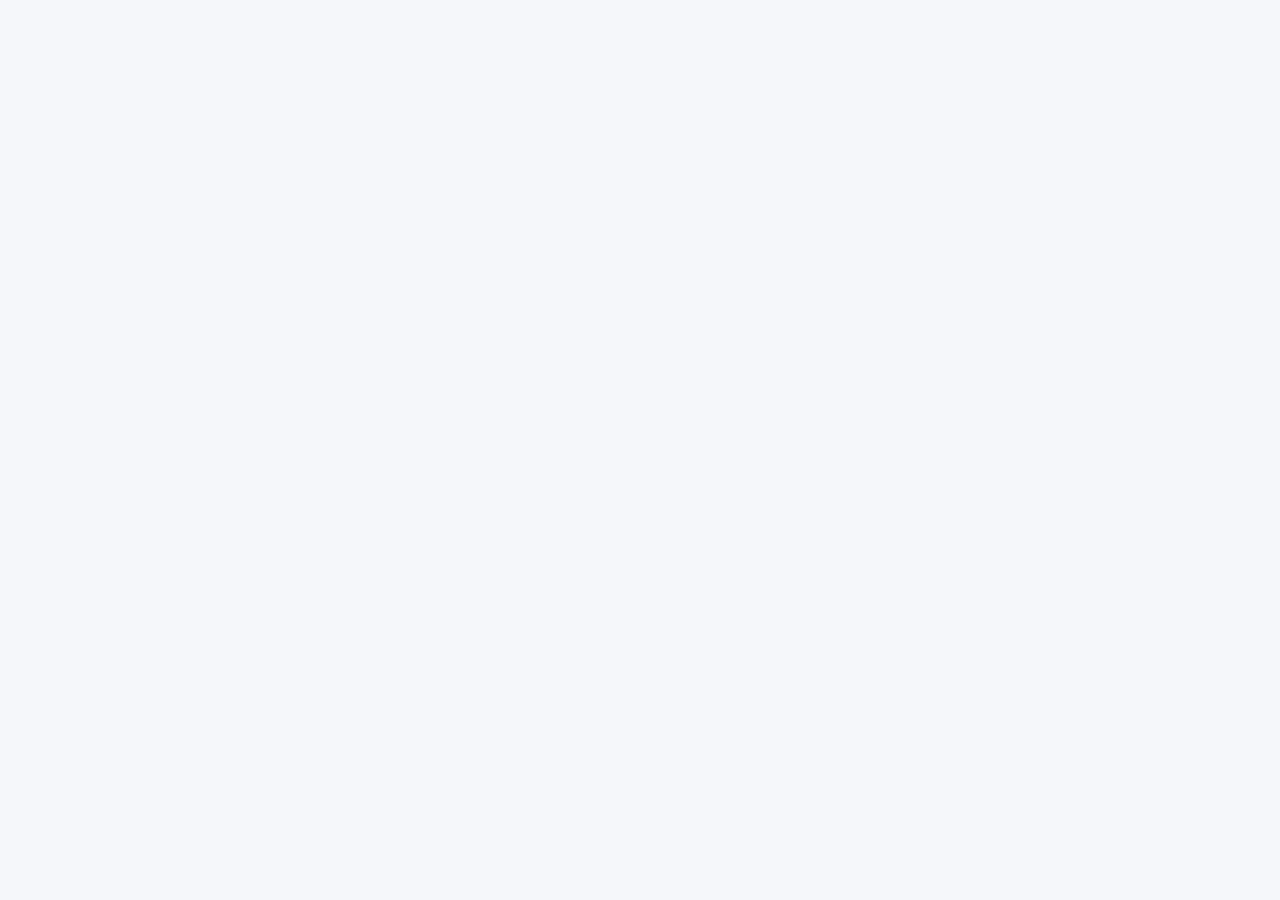
==== index.html @ bbdc0143 "Add files via upload" ====
<!doctype html>
<html lang="en">
  <head>
    <meta charset="UTF-8" />
    <link rel="icon" type="image/x-icon" href="/favicon.ico" />
    
      <title>CD2 Solutions | Cloud, Web, DevOps & Digital Solutions</title>
      <meta name="description" content="CD2 Solutions delivers cloud, web, and digital solutions including AWS & Azure consulting, DevOps automation, and scalable web development for modern businesses." />
      <meta name="viewport" content="width=device-width, initial-scale=1.0">
      <meta name="description" content="CD2 Solutions provides expert cloud consulting, IT infrastructure support, and digital transformation services to help businesses scale efficiently.">
      <meta name="keywords" content="Cloud Consulting, IT Services, CD2 Solutions, Digital Transformation, Cloud Strategy, AWS, Azure, Google Cloud">
      <meta name="author" content="CD2 Solutions">
      <link rel="canonical" href="https://cd2solutions.github.io/" />

      <meta property="og:title" content="CD2 Solutions | Cloud Consulting & Digital Transformation" />
      <meta property="og:type" content="website" />
      <meta property="og:url" content="https://cd2solutions.github.io/" />
      <meta property="og:description" content="Expert cloud consulting and digital solutions to accelerate your business growth." />
      <meta property="og:image" content="https://cd2solutions.github.io/images/sos_logo.png" />

      <meta name="twitter:card" content="summary_large_image" />
      <meta name="twitter:title" content="CD2 Solutions | Cloud Consulting & Digital Transformation" />
      <meta name="twitter:description" content="Expert cloud consulting and digital solutions to accelerate your business growth." />
      <meta name="twitter:image" content="https://cd2solutions.github.io/images/sos_logo.png" />

      <!-- Primary SEO Meta Tags -->
<title>SocialOps Studio | YouTube Automation & Multi-Channel Upload Suite</title>
<meta name="description" content="SocialOps Studio is a professional desktop automation suite for YouTube creators and agencies. Streamline bulk uploads, manage multi-channel metadata, and optimize workflows via the official YouTube API." />
<meta name="viewport" content="width=device-width, initial-scale=1.0">
<meta name="keywords" content="YouTube automation, bulk video uploader, multi-channel YouTube manager, SocialOps Studio, CD2 Solutions, YouTube API upload, creator tools, video metadata management">
<meta name="author" content="CD2 Solutions">
<link rel="canonical" href="https://cd2solutions.github.io/socialops-studio" /> <!-- Update with your actual subpage path -->

<!-- Open Graph / Facebook -->
<meta property="og:type" content="website" />
<meta property="og:url" content="https://cd2solutions.github.io/socialops-studio" /> <!-- Update with your actual subpage path -->
<meta property="og:title" content="SocialOps Studio | YouTube Automation & Bulk Upload Suite" />
<meta property="og:description" content="Eliminate repetitive YouTube publishing workflows. Bulk upload, manage multi-channel metadata, and sync tags securely from a local desktop environment." />
<meta property="og:image" content="https://cd2solutions.github.io/images/sos_logo.png" /> <!-- Replace with a dedicated product image preview -->

<!-- Twitter -->
<meta name="twitter:card" content="summary_large_image" />
<meta name="twitter:title" content="SocialOps Studio | YouTube Automation & Bulk Upload Suite" />
<meta name="twitter:description" content="Eliminate repetitive YouTube publishing workflows. Bulk upload, manage multi-channel metadata, and sync tags securely from a local desktop environment." />
<meta name="twitter:image" content="https://cd2solutions.github.io/images/sos_logo.png" /> <!-- Replace with a dedicated product image preview -->
    <!-- 
    <link rel="icon" type="image/svg+xml" href="/vite.svg" /> 
    <title>cd2solutions</title>     
    <meta name="viewport" content="width=device-width, initial-scale=1.0" />
    -->
    <script async src="https://www.googletagmanager.com/gtag/js?id=G-EPBE7JSE40"></script>
  <script>
  window.dataLayer = window.dataLayer || [];
  function gtag(){dataLayer.push(arguments);}
  gtag('js', new Date());

  gtag('config', 'G-EPBE7JSE40');
</script>


    <script type="module" crossorigin src="/assets/index-DbAABrCB.js"></script>
    <link rel="stylesheet" crossorigin href="/assets/index-CLrhFG9s.css">
  </head>
  <body>
    <div id="root"></div>
  </body>
</html>
---- assets/index-CLrhFG9s.css ----
:root{--bg: #f5f7fa;--card: #ffffff;--text: #1a1a1a;--muted: #555555;--accent: #4cc9f0}*{margin:0;padding:0;box-sizing:border-box}html{scroll-behavior:smooth;scroll-padding-top:100px}body{font-family:Inter,system-ui,sans-serif;background:var(--bg);color:var(--text);line-height:1.6;overflow-x:hidden}section{padding:80px 5%}img{max-width:100%;height:auto}@media(max-width:768px){section{padding:50px 20px}}h1{font-size:clamp(1.8rem,5vw,3rem);color:var(--accent)}h2{font-size:clamp(1.4rem,4vw,2rem);margin-bottom:20px}p{color:var(--text);line-height:1.7;margin-bottom:1rem}@keyframes spin3D{0%{transform:rotateY(0)}to{transform:rotateY(360deg)}}@keyframes slideDown{0%{opacity:0;transform:translateY(-10px)}to{opacity:1;transform:translateY(0)}}.spin-continuous{animation:spin3D 4s linear infinite;transform-style:preserve-3d;backface-visibility:hidden}.spin-hover:hover{animation:spin3D 1s ease-in-out;cursor:pointer}.spin-on-scroll{animation:spin3D 1s linear}.logo img{transition:transform .3s ease,filter .3s ease;cursor:pointer}.logo img:hover{transform:scale(1.1);filter:drop-shadow(0 0 8px #4cc9f0)}.navbar{position:fixed;top:0;width:100%;padding:20px 5%;display:flex;justify-content:space-between;align-items:center;background:transparent;transition:all .3s ease;z-index:1000;perspective:1000px}.nav-links{display:flex;align-items:center;gap:30px}.dropdown-item{position:relative;display:inline-block}.dropdown-title{cursor:pointer}.submenu{display:none;position:absolute;top:100%;left:0;background-color:#444;list-style:none;padding:.5rem 0;min-width:180px;box-shadow:0 8px 16px #0003;z-index:10}.submenu li{width:100%;padding:.5rem 1rem}.dropdown-item:hover .submenu{display:block}.logo img{width:100px;height:auto;display:block}.nav-links .nav-item,.nav-links button.nav-item,.nav-links a{background:transparent!important;border:none!important;outline:none!important;box-shadow:none!important;font:inherit!important;cursor:pointer!important;padding:0!important;margin:0!important;text-decoration:none!important;display:inline-flex!important;align-items:center!important;transition:all .25s ease-in-out!important;font-weight:500!important;border-bottom:2px solid transparent!important}.nav-links .nav-item,.nav-links button.nav-item,.nav-links a{color:#e0e6ed!important}.nav-links .nav-item:hover,.nav-links button.nav-item:hover,.nav-links a:hover{color:#0fc!important;background:transparent!important;border-bottom:2px solid #00ffcc!important}.nav-links a.active,.nav-links .active-page,.nav-links [aria-current=page]{font-weight:500!important;color:#0fc!important}.navbar.scrolled{background-color:#0b3d91!important;backdrop-filter:blur(12px)!important;-webkit-backdrop-filter:blur(12px)!important;border-bottom:1px solid rgba(26,79,156,.8)!important;box-shadow:0 10px 30px #0000004d!important;padding:12px 5%!important}.navbar.scrolled .nav-item,.navbar.scrolled button.nav-item,.navbar.scrolled .nav-links a,.navbar.scrolled .nav-links button{color:#fff!important;background:transparent!important}.navbar.scrolled .nav-item:hover,.navbar.scrolled button.nav-item:hover,.navbar.scrolled .nav-links a:hover,.navbar.scrolled .nav-links button:hover{color:#0fc!important;background:transparent!important}.hamburger{display:none;flex-direction:column;cursor:pointer;gap:5px}.hamburger span{width:25px;height:3px;background:#fff;transition:.3s}.navbar.scrolled .hamburger span{background:#fff}@media(max-width:768px){.hamburger{display:flex}.hero-title{font-size:1rem}.hero-text h1{font-size:clamp(1.8rem,6vw,2.2rem);line-height:1.3;margin-bottom:12px}.nav-links{position:absolute;top:70px;right:20px;width:220px;backdrop-filter:blur(30px);-webkit-backdrop-filter:blur(30px);background:#0b3d91f2;box-shadow:0 8px 25px #4cc9f033;flex-direction:column;align-items:flex-start;gap:18px;padding:20px;border-radius:16px;display:none;animation:slideDown .25s ease}.nav-links.open{display:flex}.nav-item{width:100%;color:#fff!important}}.page-wrapper{display:block!important;width:100%;box-sizing:border-box!important;background:linear-gradient(135deg,#0b3d91,#051937)!important;color:#fff!important;padding-top:100px!important;padding-bottom:4rem!important;min-height:100vh!important}.page-wrapper h1,.page-wrapper h2,.page-wrapper h3{color:#fff!important}.page-wrapper p{color:#fffc!important}.page-wrapper section{background:transparent!important;box-shadow:none!important;border:none!important;padding:4rem 5%!important}.page-wrapper .container{max-width:1200px;margin:0 auto;width:100%}.page-wrapper .section-header{margin-bottom:3rem;max-width:800px}.page-wrapper .section-tag{color:#4cc9f0;text-transform:uppercase;font-size:.8rem;font-weight:600;letter-spacing:1.5px;display:block;margin-bottom:.5rem}.card{background:var(--card);padding:24px;border-radius:12px;transition:.3s ease;box-shadow:0 2px 8px #0000001a}.cards-container{display:grid;grid-template-columns:repeat(auto-fit,minmax(250px,1fr));gap:20px}.card:hover{box-shadow:0 8px 20px #4cc9f04d;transform:translateY(-4px)}.feature-grid,.why-grid{display:grid!important;grid-template-columns:repeat(auto-fit,minmax(280px,1fr))!important;gap:1.5rem;width:100%}.modern-theme-card{background:#ffffff0d!important;backdrop-filter:blur(12px)!important;-webkit-backdrop-filter:blur(12px)!important;border:1px solid rgba(255,255,255,.08)!important;border-radius:12px!important;padding:2rem!important;box-sizing:border-box;transition:all .25s cubic-bezier(.4,0,.2,1)!important;box-shadow:0 10px 30px #0003!important}.modern-theme-card h3{font-size:1.25rem;margin-bottom:.75rem}.modern-theme-card:hover{transform:translateY(-5px)!important;border-color:#4cc9f066!important;box-shadow:0 15px 35px #4cc9f026!important}.hero-buttons-container{display:flex;align-items:flex-start;gap:1.5rem;margin-top:2rem;flex-wrap:wrap}.modern-download-wrapper{display:flex;flex-direction:column;gap:.5rem}.modern-primary-btn{display:inline-flex;align-items:center;background:linear-gradient(135deg,#00bcd4,#007c91)!important;color:#fff!important;text-decoration:none!important;padding:.85rem 1.75rem!important;border-radius:8px!important;font-weight:600!important;box-shadow:0 4px 15px #00bcd44d!important;transition:all .25s cubic-bezier(.4,0,.2,1)!important;border:1px solid rgba(255,255,255,.1)!important}.modern-primary-btn:hover{transform:translateY(-2px)!important;box-shadow:0 6px 20px #00bcd480!important;filter:brightness(1.1)}.modern-primary-btn .btn-icon{width:24px;height:24px;margin-right:.85rem;flex-shrink:0}.btn-text-layout{display:flex;flex-direction:column;text-align:left}.btn-title{font-size:1.05rem!important;line-height:1.2!important}.btn-subtitle{font-size:.75rem!important;opacity:.85!important;font-weight:400!important;margin-top:.15rem}.compatibility-tag{font-size:.75rem!important;color:#ffffff80!important;font-weight:400;padding-left:.25rem}.secondary-btn-modern{display:inline-flex;align-items:center;justify-content:center;background:#ffffff08!important;border:1px solid rgba(255,255,255,.1)!important;color:#fff!important;text-decoration:none!important;padding:1rem 1.75rem!important;border-radius:8px!important;font-weight:500!important;height:52px;box-sizing:border-box;transition:all .2s ease-in-out!important}.secondary-btn-modern:hover{background:#ffffff14!important;border-color:#ffffff40!important}.security-card-override ul{padding-left:1.25rem;margin:0}.security-card-override li{margin-bottom:.75rem;color:#ffffffd9!important;line-height:1.6}.contact-wrapper{display:flex;justify-content:center;align-items:center;padding:100px 20px 200px;background:linear-gradient(135deg,#0b3d91,#051937);min-height:60vh}.contact-card{width:100%;max-width:650px;padding:40px;border-radius:18px;background:#ffffff14;backdrop-filter:blur(12px);-webkit-backdrop-filter:blur(12px);border:1px solid rgba(255,255,255,.15);box-shadow:0 10px 40px #0000004d;color:#fff}.contact-title{font-size:2rem;margin-bottom:10px}.contact-subtitle{font-size:1rem;color:#ffffffbf;margin-bottom:30px;line-height:1.5}.contact-row{display:flex;align-items:center;gap:10px;padding:12px 0;transition:.3s ease;flex-wrap:wrap}.contact-row:hover{transform:translate(6px)}.contact-icon{font-size:18px;color:#4cc9f0;flex-shrink:0}.contact-label{font-weight:600;color:#fff}.contact-value{color:#fffc}#Contact{scroll-margin-top:100px;scroll-margin-bottom:200px}
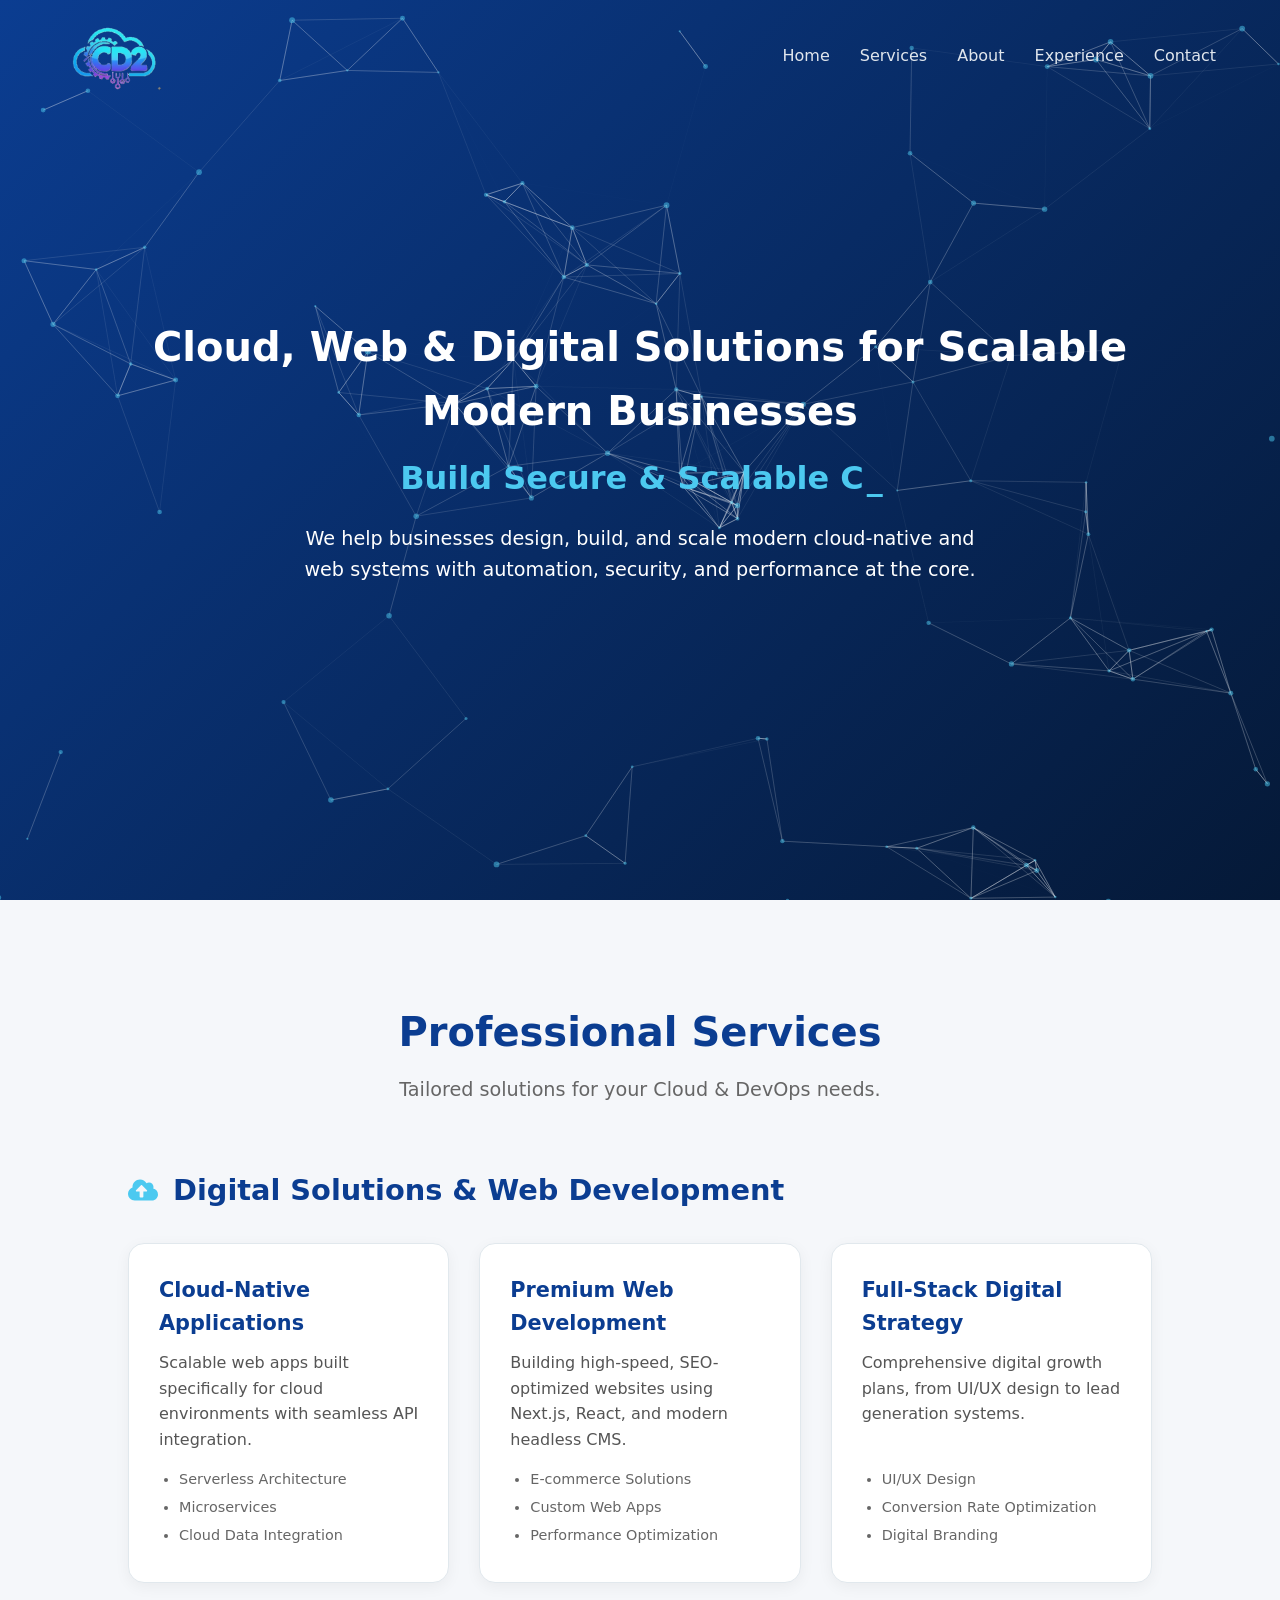
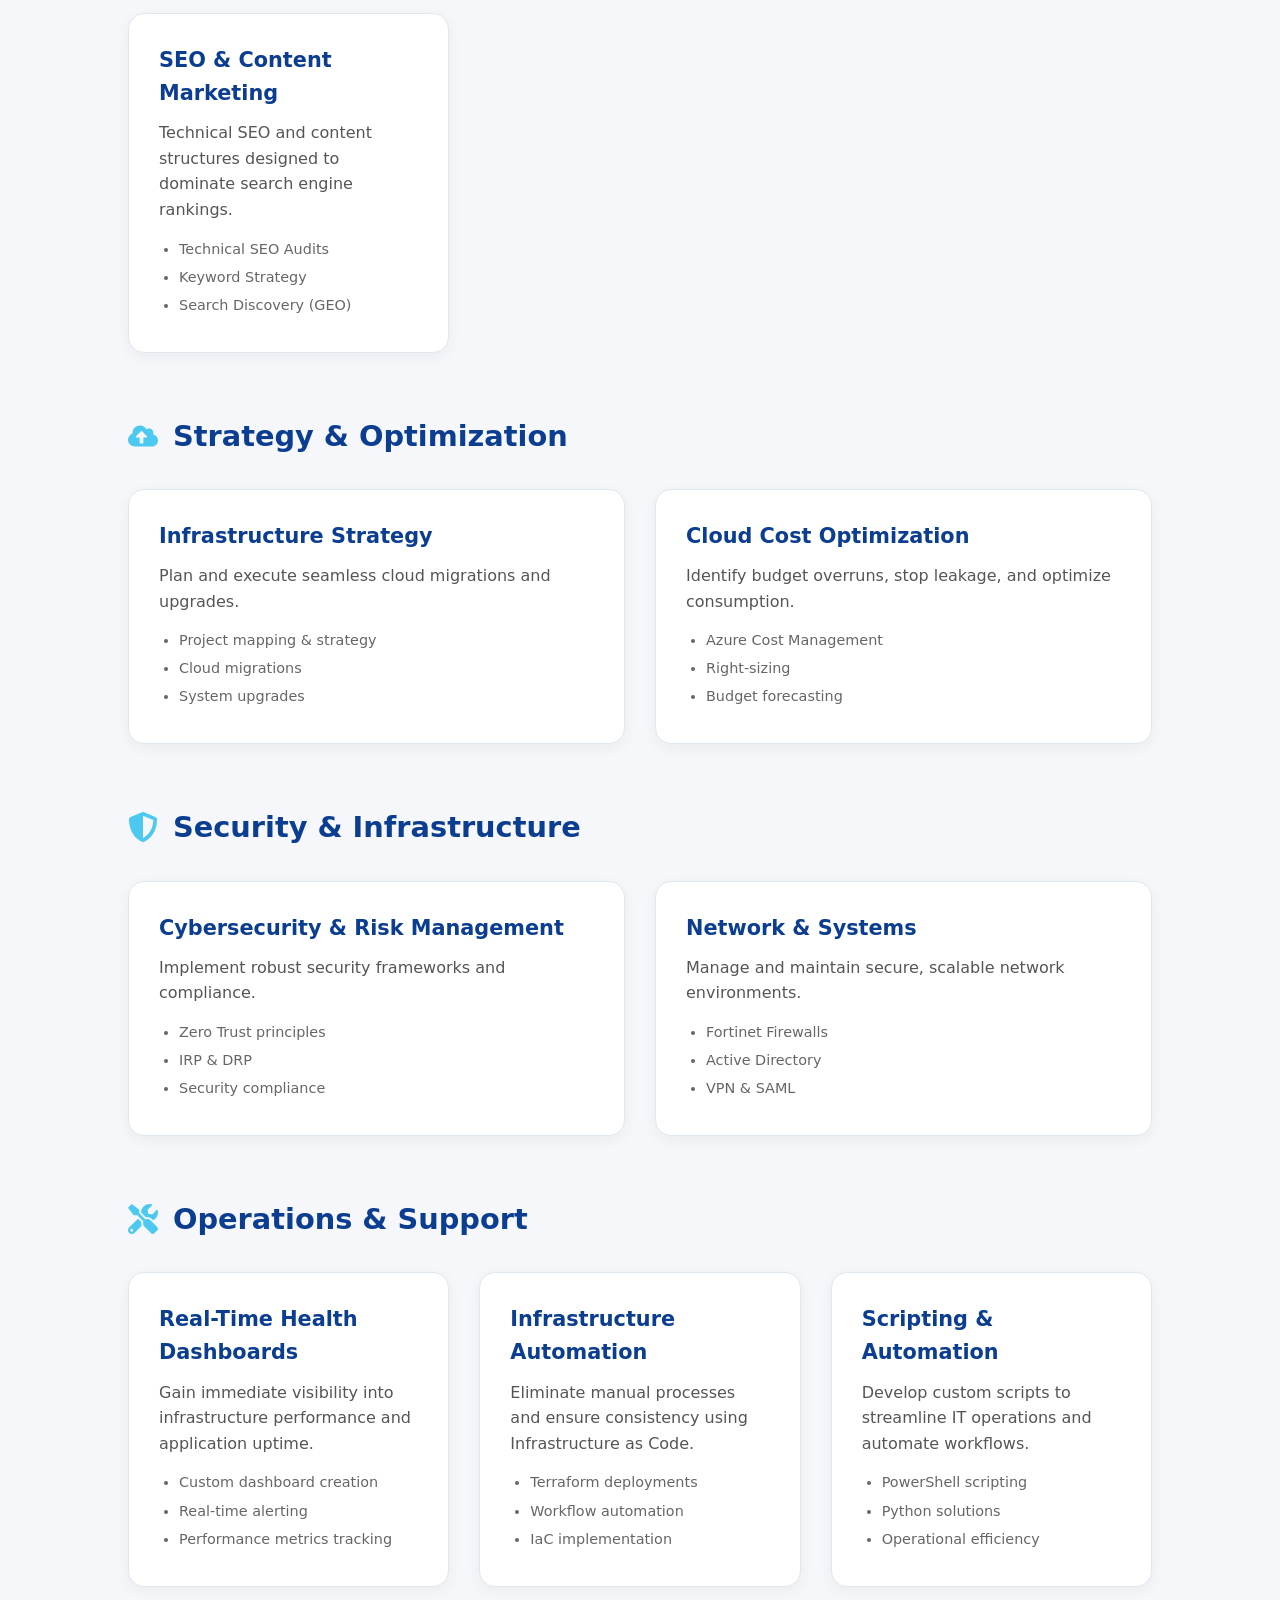
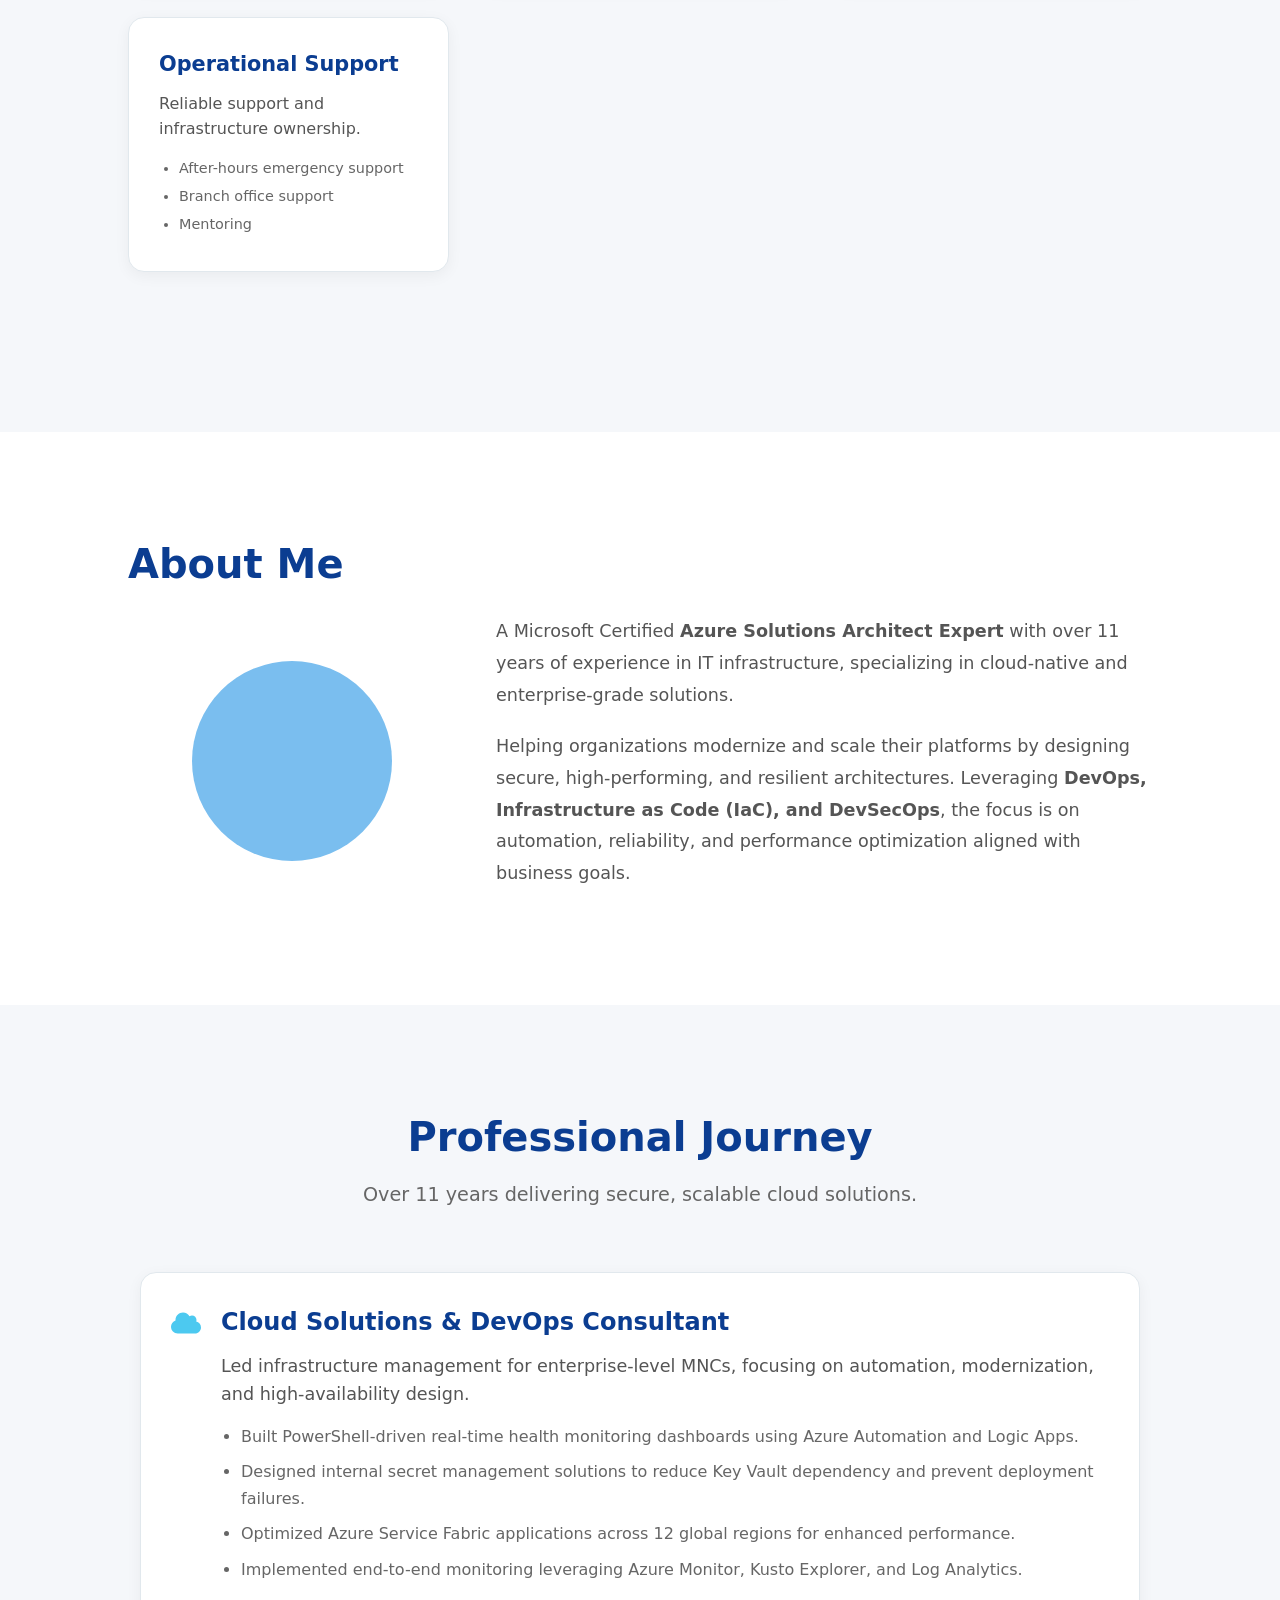
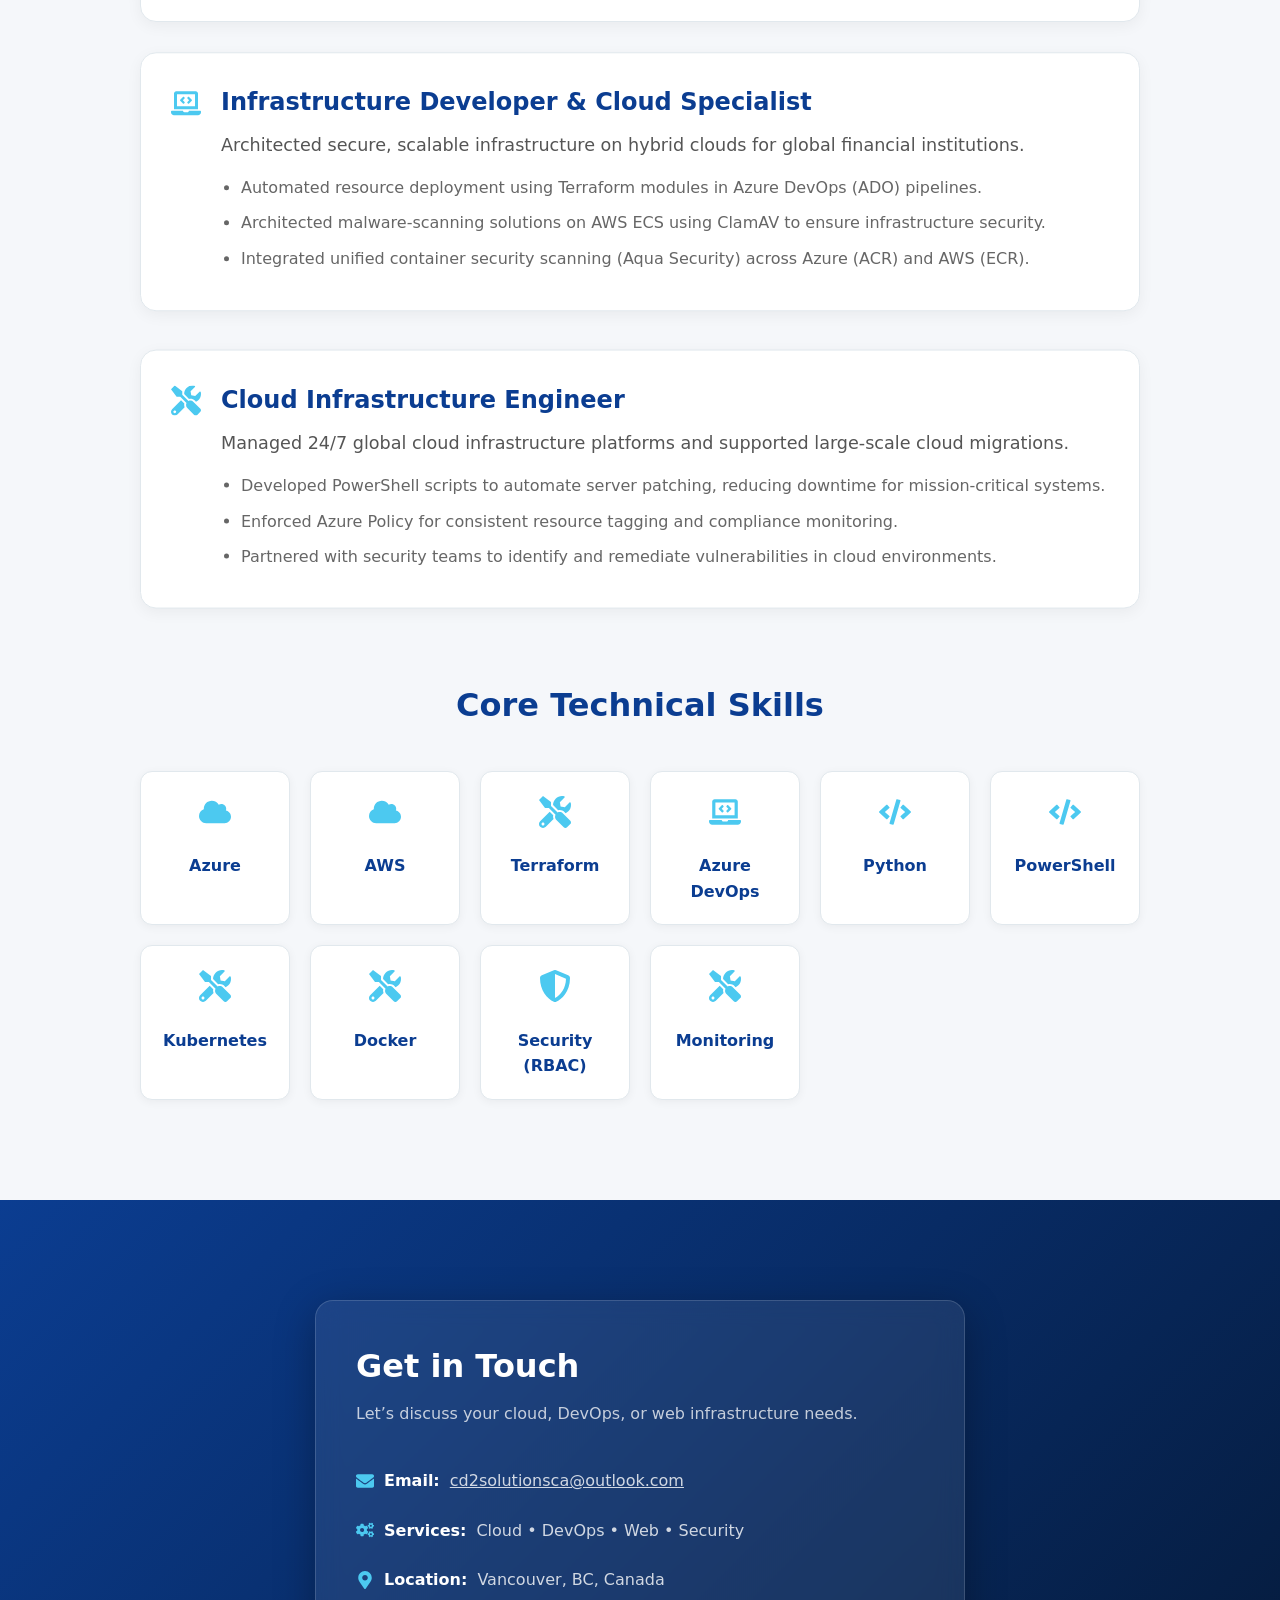
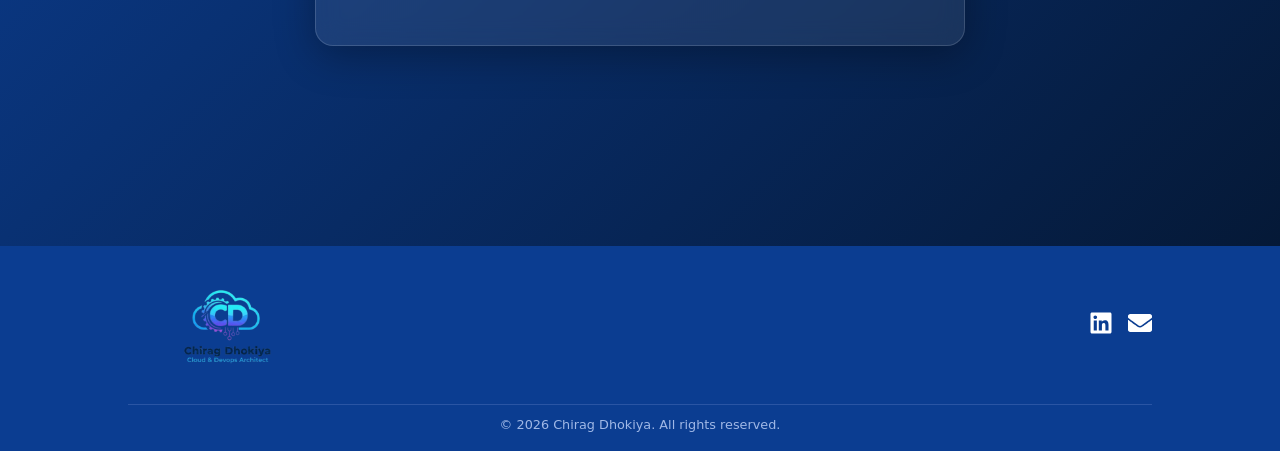
==== commit 00ce6299: "Merge branch 'master' into main" ====
--- a/index.html
+++ b/index.html
@@ -43,6 +43,24 @@
 <meta name="twitter:title" content="SocialOps Studio | YouTube Automation & Bulk Upload Suite" />
 <meta name="twitter:description" content="Eliminate repetitive YouTube publishing workflows. Bulk upload, manage multi-channel metadata, and sync tags securely from a local desktop environment." />
 <meta name="twitter:image" content="https://cd2solutions.github.io/images/sos_logo.png" /> <!-- Replace with a dedicated product image preview -->
+    <title>CD2 Solutions | Cloud, Web, DevOps & Digital Solutions</title>
+    <meta name="description" content="CD2 Solutions delivers cloud, web, and digital solutions including AWS & Azure consulting, DevOps automation, and scalable web development for modern businesses." />
+    <meta name="viewport" content="width=device-width, initial-scale=1.0">
+    <meta name="description" content="CD2 Solutions provides expert cloud consulting, IT infrastructure support, and digital transformation services to help businesses scale efficiently.">
+    <meta name="keywords" content="Cloud Consulting, IT Services, CD2 Solutions, Digital Transformation, Cloud Strategy, AWS, Azure, Google Cloud">
+    <meta name="author" content="CD2 Solutions">
+    <link rel="canonical" href="https://cd2solutions.github.io/" />
+
+    <meta property="og:title" content="CD2 Solutions | Cloud Consulting & Digital Transformation" />
+    <meta property="og:type" content="website" />
+    <meta property="og:url" content="https://cd2solutions.github.io/" />
+    <meta property="og:description" content="Expert cloud consulting and digital solutions to accelerate your business growth." />
+    <meta property="og:image" content="https://cd2solutions.github.io/path-to-your-logo.png" />
+
+    <meta name="twitter:card" content="summary_large_image" />
+    <meta name="twitter:title" content="CD2 Solutions | Cloud Consulting & Digital Transformation" />
+    <meta name="twitter:description" content="Expert cloud consulting and digital solutions to accelerate your business growth." />
+    <meta name="twitter:image" content="https://cd2solutions.github.io/path-to-your-logo.png" />
     <!-- 
     <link rel="icon" type="image/svg+xml" href="/vite.svg" /> 
     <title>cd2solutions</title>     
@@ -60,6 +78,8 @@
 
     <script type="module" crossorigin src="/assets/index-DbAABrCB.js"></script>
     <link rel="stylesheet" crossorigin href="/assets/index-CLrhFG9s.css">
+    <script type="module" crossorigin src="/assets/index-DwdgKj8W.js"></script>
+    <link rel="stylesheet" crossorigin href="/assets/index-hLf8jM2j.css">
   </head>
   <body>
     <div id="root"></div>
--- a/assets/index-hLf8jM2j.css
+++ b/assets/index-hLf8jM2j.css
@@ -0,0 +1 @@
+:root{--bg: #f5f7fa;--card: #ffffff;--text: #1a1a1a;--muted: #555555;--accent: #4cc9f0}html{scroll-behavior:smooth;scroll-padding-top:100px}*{margin:0;padding:0;box-sizing:border-box}html{scroll-behavior:smooth}body{font-family:Inter,system-ui,sans-serif;background:var(--bg);color:var(--text);line-height:1.6;overflow-x:hidden}section{padding:80px 5%}@media(max-width:768px){section{padding:50px 20px}}.spin-continuous{animation:spin3D 4s linear infinite;transform-style:preserve-3d;backface-visibility:hidden}.spin-hover:hover{animation:spin3D 1s ease-in-out;cursor:pointer}@keyframes spin3D{0%{transform:rotateY(0)}to{transform:rotateY(360deg)}}.spin-on-scroll{animation:spin3D 1s linear}.logo img{transition:transform .3s ease,filter .3s ease;cursor:pointer}.logo img:hover{transform:scale(1.1);filter:drop-shadow(0 0 8px #4cc9f0)}h1{font-size:clamp(1.8rem,5vw,3rem);color:var(--accent)}h2{font-size:clamp(1.4rem,4vw,2rem);margin-bottom:20px}p{color:var(--text);line-height:1.7;margin-bottom:1rem}.card{background:var(--card);padding:24px;border-radius:12px;transition:.3s ease;box-shadow:0 2px 8px #0000001a}.cards-container{display:grid;grid-template-columns:repeat(auto-fit,minmax(250px,1fr));gap:20px}.card:hover{box-shadow:0 8px 20px #4cc9f04d;transform:translateY(-4px)}.navbar{position:fixed;top:0;width:100%;padding:20px 5%;display:flex;justify-content:space-between;align-items:center;background:transparent;transition:all .3s ease;z-index:1000;perspective:1000px}.navbar.scrolled{background:var(--card);box-shadow:0 2px 10px #0000001a;padding:12px 5%}.logo img{width:100px;height:auto;display:block}.nav-links{display:flex;gap:30px}.nav-item{font-weight:600;cursor:pointer;text-decoration:none;color:#fff;transition:.3s ease;border-bottom:2px solid transparent}.navbar.scrolled .nav-item{color:var(--text)}.nav-item:hover{color:var(--accent);border-bottom:2px solid var(--accent)}.hamburger{display:none;flex-direction:column;cursor:pointer;gap:5px}.hamburger span{width:25px;height:3px;background:#fff;transition:.3s}.navbar.scrolled .hamburger span{background:var(--text)}@media(max-width:768px){.hamburger{display:flex}.hero-title{font-size:1rem}.hero-text h1{font-size:clamp(1.8rem,6vw,2.2rem);line-height:1.3;margin-bottom:12px}.nav-links{position:absolute;top:70px;right:20px;width:220px;-webkit-backdrop-filter:blur(30px);backdrop-filter:blur(30px);box-shadow:0 8px 25px #4cc9f033;flex-direction:column;align-items:flex-start;gap:18px;padding:20px;border-radius:16px;box-shadow:0 10px 30px #00000026;display:none;animation:slideDown .25s ease}.nav-links.open{display:flex}.nav-item{width:100%;color:#fff}}@keyframes slideDown{0%{opacity:0;transform:translateY(-10px)}to{opacity:1;transform:translateY(0)}}img{max-width:100%;height:auto}.contact-wrapper{display:flex;justify-content:center;align-items:center;padding:100px 20px;background:linear-gradient(135deg,#0b3d91,#051937);min-height:60vh}.contact-card{width:100%;max-width:650px;padding:40px;border-radius:18px;background:#ffffff14;backdrop-filter:blur(12px);-webkit-backdrop-filter:blur(12px);border:1px solid rgba(255,255,255,.15);box-shadow:0 10px 40px #0000004d;color:#fff}.contact-title{font-size:2rem;margin-bottom:10px}.contact-subtitle{font-size:1rem;color:#ffffffbf;margin-bottom:30px;line-height:1.5}.contact-row{display:flex;align-items:center;gap:10px;padding:12px 0;transition:.3s ease;flex-wrap:wrap}.contact-row:hover{transform:translate(6px)}.contact-icon{font-size:18px;color:#4cc9f0;flex-shrink:0}.contact-label{font-weight:600;color:#fff}.contact-value{color:#fffc}#Contact{scroll-margin-top:100px}.contact-wrapper{padding-bottom:200px}#Contact{scroll-margin-bottom:200px}
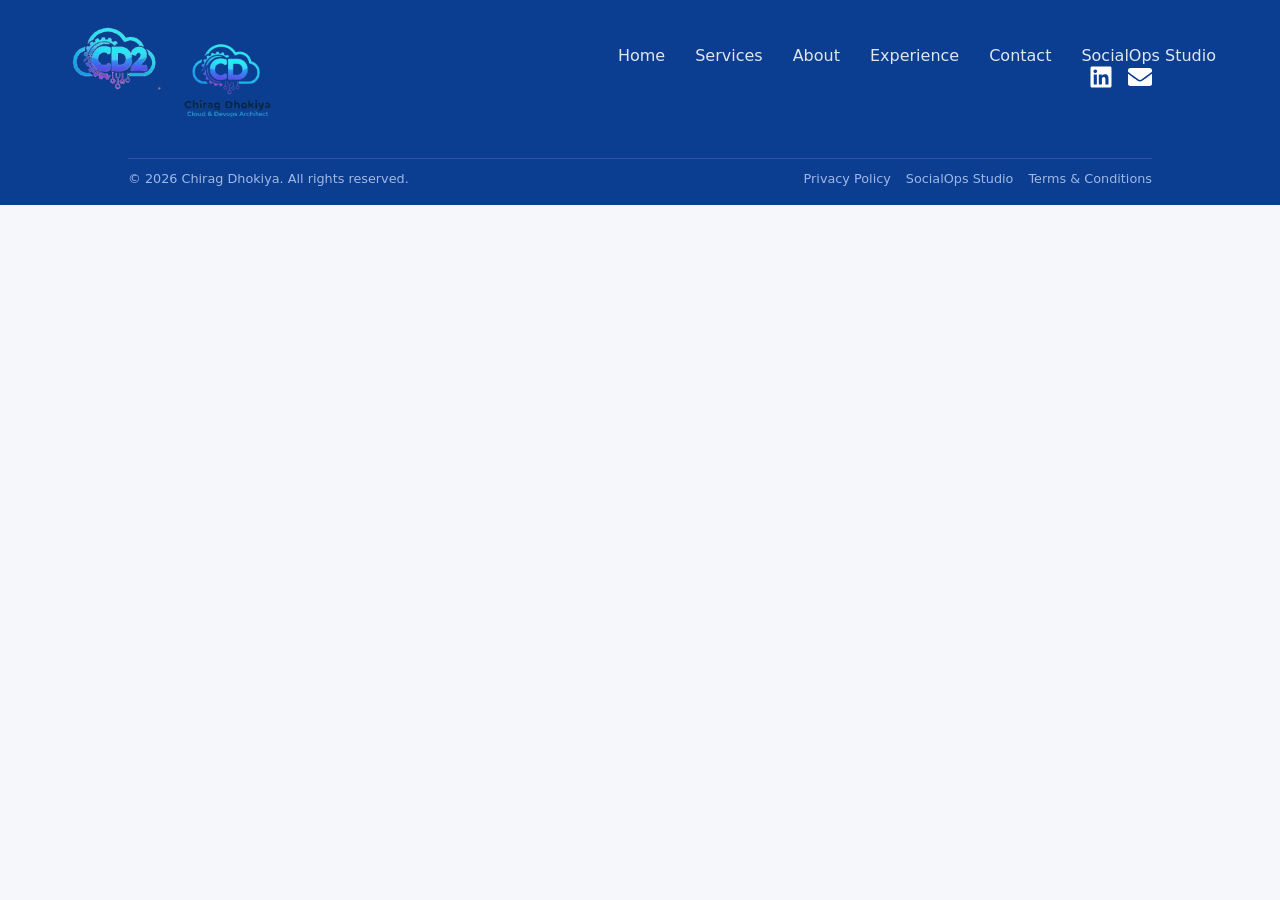
==== commit e367c2a5: "Add files via upload" ====
--- a/index.html
+++ b/index.html
@@ -16,12 +16,12 @@
       <meta property="og:type" content="website" />
       <meta property="og:url" content="https://cd2solutions.github.io/" />
       <meta property="og:description" content="Expert cloud consulting and digital solutions to accelerate your business growth." />
-      <meta property="og:image" content="https://cd2solutions.github.io/images/sos_logo.png" />
+      
 
       <meta name="twitter:card" content="summary_large_image" />
       <meta name="twitter:title" content="CD2 Solutions | Cloud Consulting & Digital Transformation" />
       <meta name="twitter:description" content="Expert cloud consulting and digital solutions to accelerate your business growth." />
-      <meta name="twitter:image" content="https://cd2solutions.github.io/images/sos_logo.png" />
+      
 
       <!-- Primary SEO Meta Tags -->
 <title>SocialOps Studio | YouTube Automation & Multi-Channel Upload Suite</title>
@@ -36,31 +36,13 @@
 <meta property="og:url" content="https://cd2solutions.github.io/socialops-studio" /> <!-- Update with your actual subpage path -->
 <meta property="og:title" content="SocialOps Studio | YouTube Automation & Bulk Upload Suite" />
 <meta property="og:description" content="Eliminate repetitive YouTube publishing workflows. Bulk upload, manage multi-channel metadata, and sync tags securely from a local desktop environment." />
-<meta property="og:image" content="https://cd2solutions.github.io/images/sos_logo.png" /> <!-- Replace with a dedicated product image preview -->
+
 
 <!-- Twitter -->
 <meta name="twitter:card" content="summary_large_image" />
 <meta name="twitter:title" content="SocialOps Studio | YouTube Automation & Bulk Upload Suite" />
 <meta name="twitter:description" content="Eliminate repetitive YouTube publishing workflows. Bulk upload, manage multi-channel metadata, and sync tags securely from a local desktop environment." />
-<meta name="twitter:image" content="https://cd2solutions.github.io/images/sos_logo.png" /> <!-- Replace with a dedicated product image preview -->
-    <title>CD2 Solutions | Cloud, Web, DevOps & Digital Solutions</title>
-    <meta name="description" content="CD2 Solutions delivers cloud, web, and digital solutions including AWS & Azure consulting, DevOps automation, and scalable web development for modern businesses." />
-    <meta name="viewport" content="width=device-width, initial-scale=1.0">
-    <meta name="description" content="CD2 Solutions provides expert cloud consulting, IT infrastructure support, and digital transformation services to help businesses scale efficiently.">
-    <meta name="keywords" content="Cloud Consulting, IT Services, CD2 Solutions, Digital Transformation, Cloud Strategy, AWS, Azure, Google Cloud">
-    <meta name="author" content="CD2 Solutions">
-    <link rel="canonical" href="https://cd2solutions.github.io/" />
 
-    <meta property="og:title" content="CD2 Solutions | Cloud Consulting & Digital Transformation" />
-    <meta property="og:type" content="website" />
-    <meta property="og:url" content="https://cd2solutions.github.io/" />
-    <meta property="og:description" content="Expert cloud consulting and digital solutions to accelerate your business growth." />
-    <meta property="og:image" content="https://cd2solutions.github.io/path-to-your-logo.png" />
-
-    <meta name="twitter:card" content="summary_large_image" />
-    <meta name="twitter:title" content="CD2 Solutions | Cloud Consulting & Digital Transformation" />
-    <meta name="twitter:description" content="Expert cloud consulting and digital solutions to accelerate your business growth." />
-    <meta name="twitter:image" content="https://cd2solutions.github.io/path-to-your-logo.png" />
     <!-- 
     <link rel="icon" type="image/svg+xml" href="/vite.svg" /> 
     <title>cd2solutions</title>     
@@ -76,10 +58,8 @@
 </script>
 
 
-    <script type="module" crossorigin src="/assets/index-DbAABrCB.js"></script>
+    <script type="module" crossorigin src="/assets/index-BQHBzQVT.js"></script>
     <link rel="stylesheet" crossorigin href="/assets/index-CLrhFG9s.css">
-    <script type="module" crossorigin src="/assets/index-DwdgKj8W.js"></script>
-    <link rel="stylesheet" crossorigin href="/assets/index-hLf8jM2j.css">
   </head>
   <body>
     <div id="root"></div>
